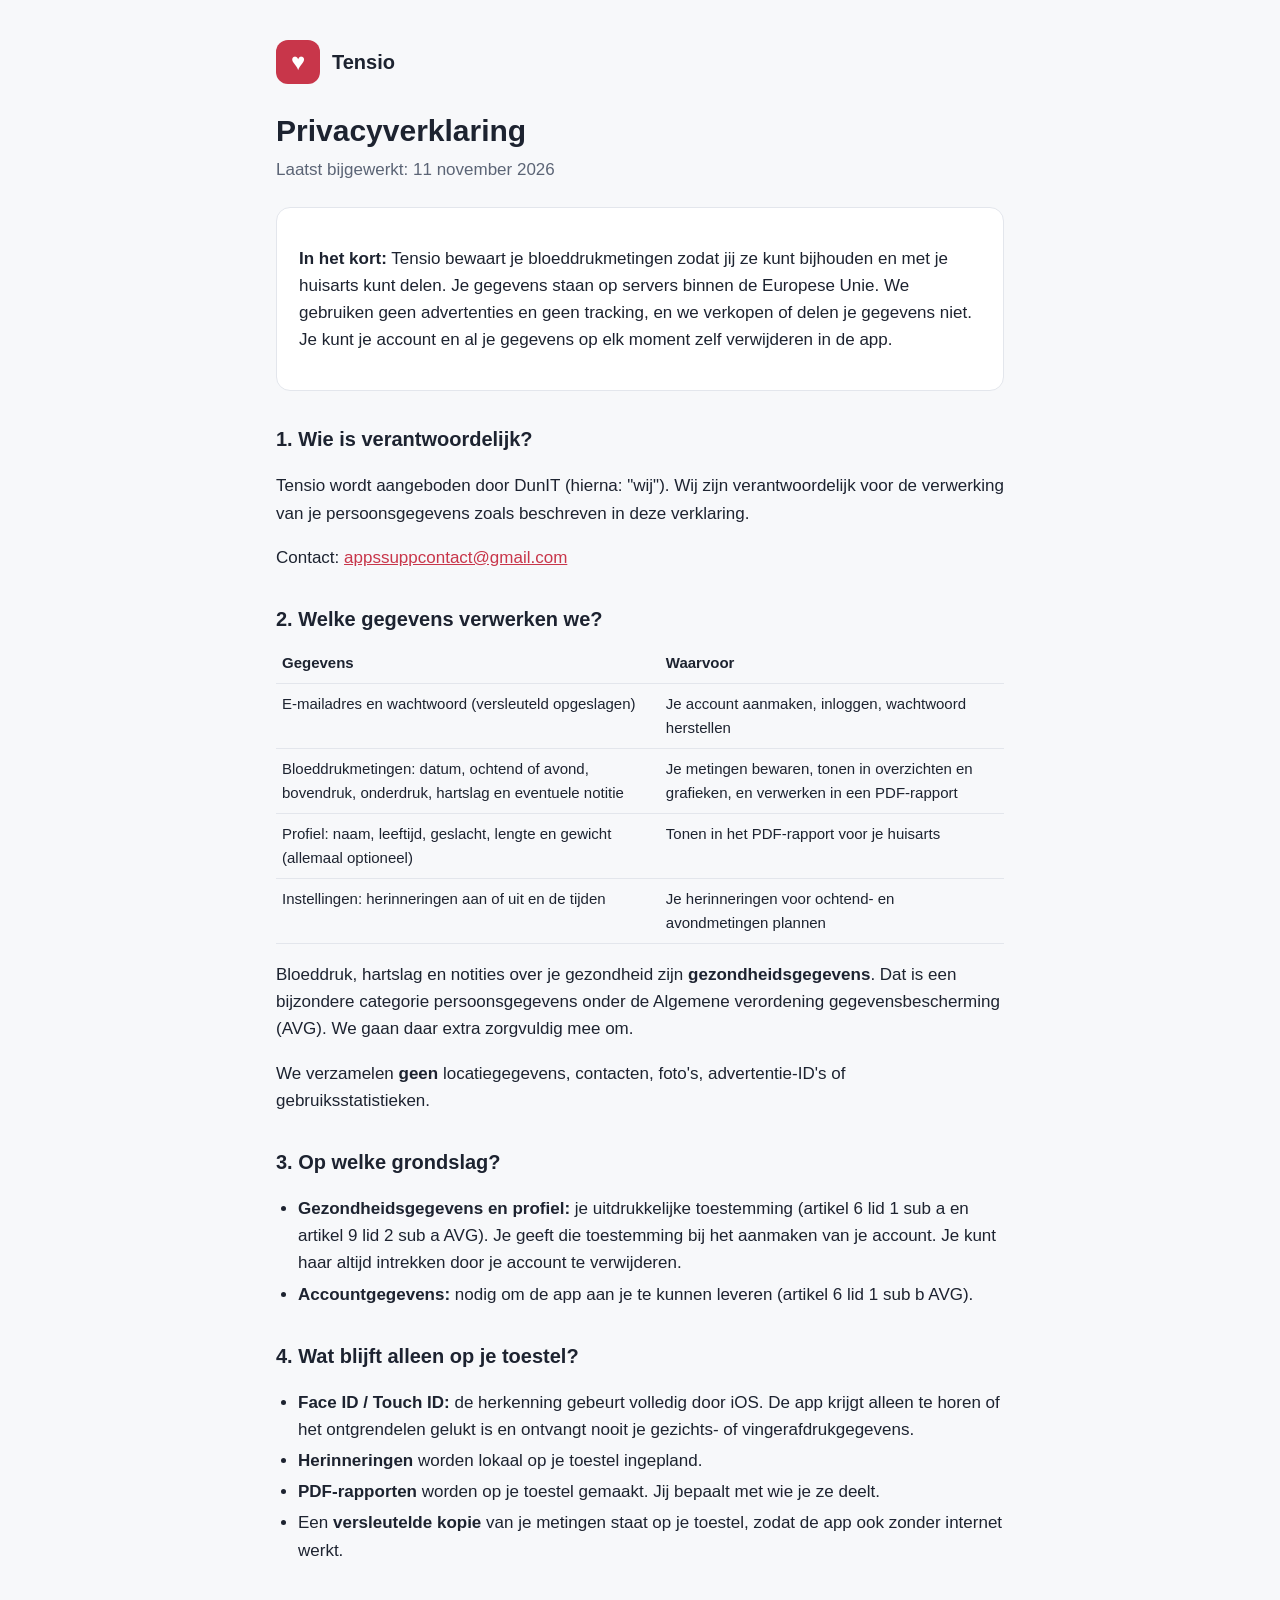
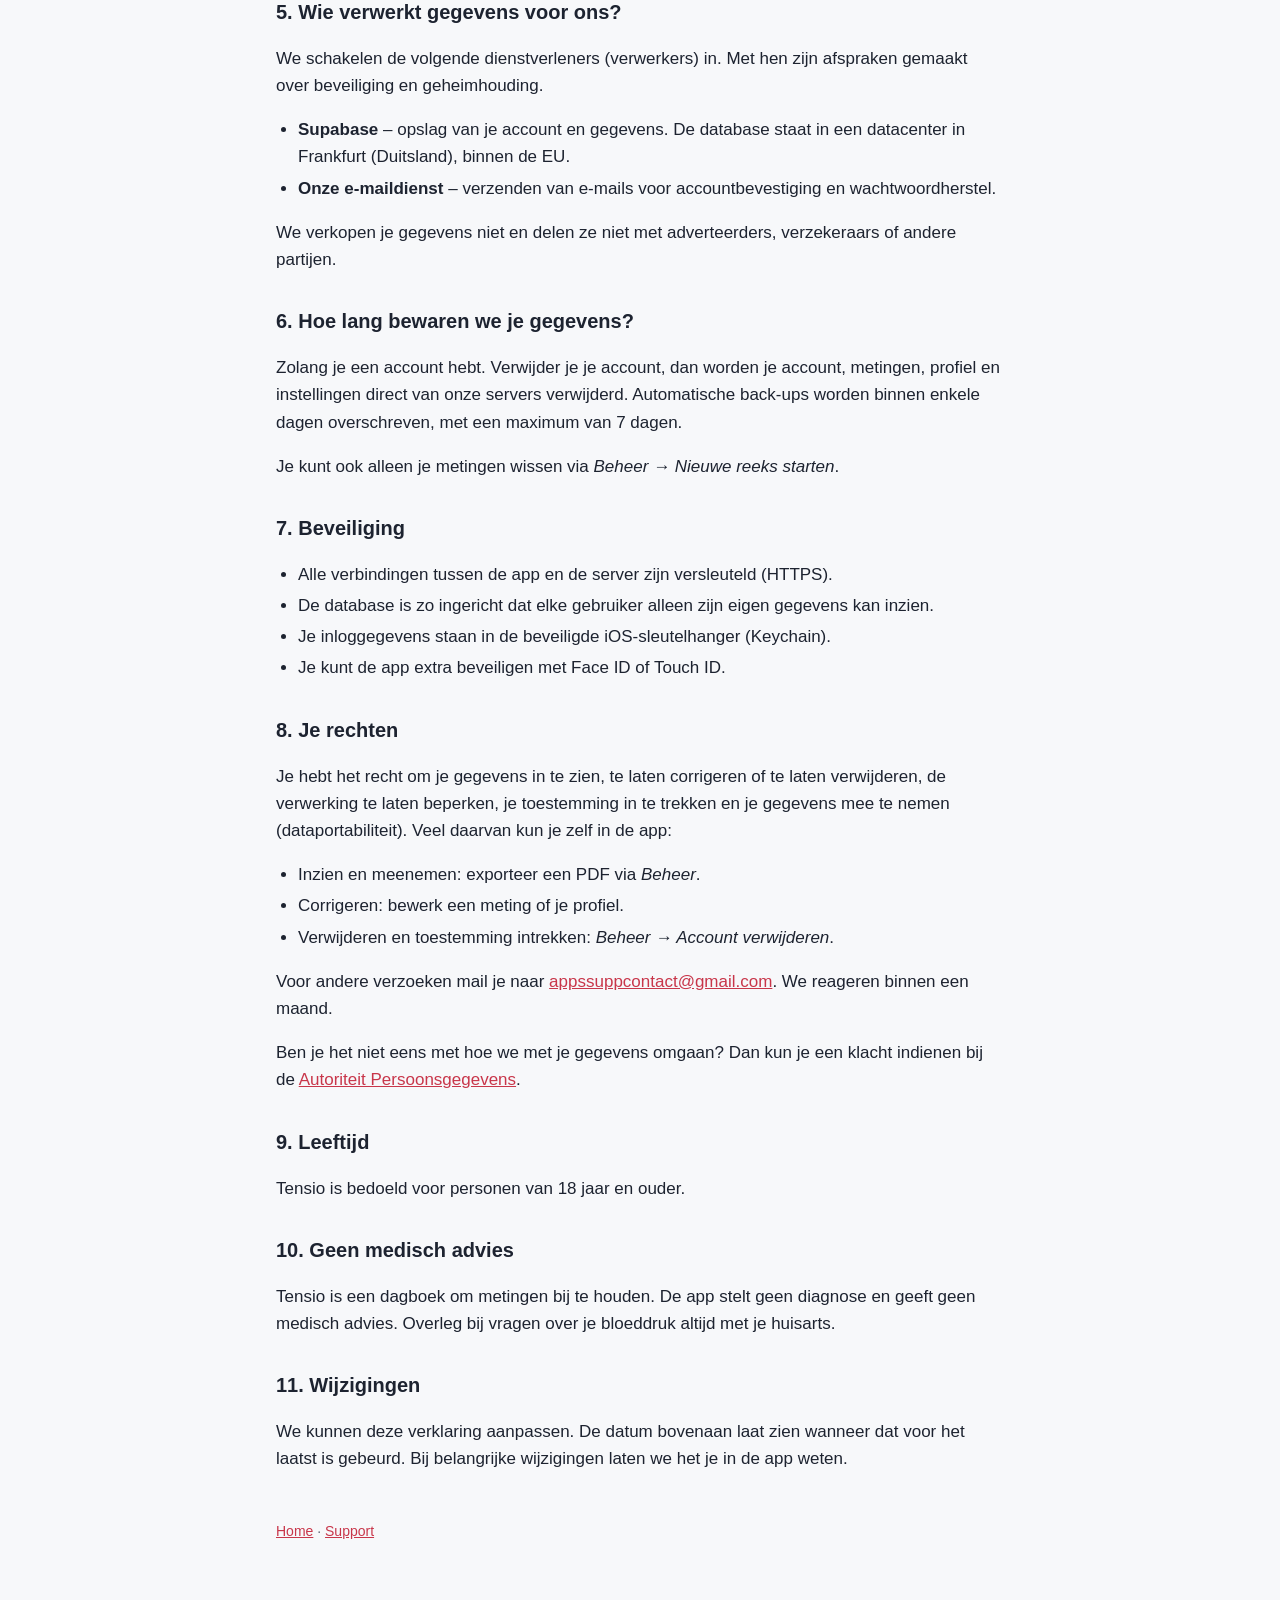
==== privacy.html @ b4eece38 "Add Tensio website: home, privacy policy and support pages Co-Authored-By: Claude Opus 5.5 <noreply@" ====
<!doctype html>
<html lang="nl">
<head>
<meta charset="utf-8">
<meta name="viewport" content="width=device-width, initial-scale=1">
<title>Privacyverklaring – Tensio</title>
<link rel="stylesheet" href="style.css">
</head>
<body>
<main>
<header><div class="mark">♥</div><a href="./">Tensio</a></header>

<h1>Privacyverklaring</h1>
<p class="meta">Laatst bijgewerkt: 11 november 2026</p>

<div class="card">
<p><strong>In het kort:</strong> Tensio bewaart je bloeddrukmetingen zodat jij ze kunt bijhouden en met je huisarts kunt delen. Je gegevens staan op servers binnen de Europese Unie. We gebruiken geen advertenties en geen tracking, en we verkopen of delen je gegevens niet. Je kunt je account en al je gegevens op elk moment zelf verwijderen in de app.</p>
</div>

<h2>1. Wie is verantwoordelijk?</h2>
<p>Tensio wordt aangeboden door DunIT (hierna: "wij"). Wij zijn verantwoordelijk voor de verwerking van je persoonsgegevens zoals beschreven in deze verklaring.</p>
<p>Contact: <a href="mailto:appssuppcontact@gmail.com">appssuppcontact@gmail.com</a></p>

<h2>2. Welke gegevens verwerken we?</h2>
<table>
<tr><th>Gegevens</th><th>Waarvoor</th></tr>
<tr><td>E-mailadres en wachtwoord (versleuteld opgeslagen)</td><td>Je account aanmaken, inloggen, wachtwoord herstellen</td></tr>
<tr><td>Bloeddrukmetingen: datum, ochtend of avond, bovendruk, onderdruk, hartslag en eventuele notitie</td><td>Je metingen bewaren, tonen in overzichten en grafieken, en verwerken in een PDF-rapport</td></tr>
<tr><td>Profiel: naam, leeftijd, geslacht, lengte en gewicht (allemaal optioneel)</td><td>Tonen in het PDF-rapport voor je huisarts</td></tr>
<tr><td>Instellingen: herinneringen aan of uit en de tijden</td><td>Je herinneringen voor ochtend- en avondmetingen plannen</td></tr>
</table>
<p>Bloeddruk, hartslag en notities over je gezondheid zijn <strong>gezondheidsgegevens</strong>. Dat is een bijzondere categorie persoonsgegevens onder de Algemene verordening gegevensbescherming (AVG). We gaan daar extra zorgvuldig mee om.</p>
<p>We verzamelen <strong>geen</strong> locatiegegevens, contacten, foto's, advertentie-ID's of gebruiksstatistieken.</p>

<h2>3. Op welke grondslag?</h2>
<ul>
<li><strong>Gezondheidsgegevens en profiel:</strong> je uitdrukkelijke toestemming (artikel 6 lid 1 sub a en artikel 9 lid 2 sub a AVG). Je geeft die toestemming bij het aanmaken van je account. Je kunt haar altijd intrekken door je account te verwijderen.</li>
<li><strong>Accountgegevens:</strong> nodig om de app aan je te kunnen leveren (artikel 6 lid 1 sub b AVG).</li>
</ul>

<h2>4. Wat blijft alleen op je toestel?</h2>
<ul>
<li><strong>Face ID / Touch ID:</strong> de herkenning gebeurt volledig door iOS. De app krijgt alleen te horen of het ontgrendelen gelukt is en ontvangt nooit je gezichts- of vingerafdrukgegevens.</li>
<li><strong>Herinneringen</strong> worden lokaal op je toestel ingepland.</li>
<li><strong>PDF-rapporten</strong> worden op je toestel gemaakt. Jij bepaalt met wie je ze deelt.</li>
<li>Een <strong>versleutelde kopie</strong> van je metingen staat op je toestel, zodat de app ook zonder internet werkt.</li>
</ul>

<h2>5. Wie verwerkt gegevens voor ons?</h2>
<p>We schakelen de volgende dienstverleners (verwerkers) in. Met hen zijn afspraken gemaakt over beveiliging en geheimhouding.</p>
<ul>
<li><strong>Supabase</strong> – opslag van je account en gegevens. De database staat in een datacenter in Frankfurt (Duitsland), binnen de EU.</li>
<li><strong>Onze e-maildienst</strong> – verzenden van e-mails voor accountbevestiging en wachtwoordherstel.</li>
</ul>
<p>We verkopen je gegevens niet en delen ze niet met adverteerders, verzekeraars of andere partijen.</p>

<h2>6. Hoe lang bewaren we je gegevens?</h2>
<p>Zolang je een account hebt. Verwijder je je account, dan worden je account, metingen, profiel en instellingen direct van onze servers verwijderd. Automatische back-ups worden binnen enkele dagen overschreven, met een maximum van 7 dagen.</p>
<p>Je kunt ook alleen je metingen wissen via <em>Beheer → Nieuwe reeks starten</em>.</p>

<h2>7. Beveiliging</h2>
<ul>
<li>Alle verbindingen tussen de app en de server zijn versleuteld (HTTPS).</li>
<li>De database is zo ingericht dat elke gebruiker alleen zijn eigen gegevens kan inzien.</li>
<li>Je inloggegevens staan in de beveiligde iOS-sleutelhanger (Keychain).</li>
<li>Je kunt de app extra beveiligen met Face ID of Touch ID.</li>
</ul>

<h2>8. Je rechten</h2>
<p>Je hebt het recht om je gegevens in te zien, te laten corrigeren of te laten verwijderen, de verwerking te laten beperken, je toestemming in te trekken en je gegevens mee te nemen (dataportabiliteit). Veel daarvan kun je zelf in de app:</p>
<ul>
<li>Inzien en meenemen: exporteer een PDF via <em>Beheer</em>.</li>
<li>Corrigeren: bewerk een meting of je profiel.</li>
<li>Verwijderen en toestemming intrekken: <em>Beheer → Account verwijderen</em>.</li>
</ul>
<p>Voor andere verzoeken mail je naar <a href="mailto:appssuppcontact@gmail.com">appssuppcontact@gmail.com</a>. We reageren binnen een maand.</p>
<p>Ben je het niet eens met hoe we met je gegevens omgaan? Dan kun je een klacht indienen bij de <a href="https://autoriteitpersoonsgegevens.nl">Autoriteit Persoonsgegevens</a>.</p>

<h2>9. Leeftijd</h2>
<p>Tensio is bedoeld voor personen van 18 jaar en ouder.</p>

<h2>10. Geen medisch advies</h2>
<p>Tensio is een dagboek om metingen bij te houden. De app stelt geen diagnose en geeft geen medisch advies. Overleg bij vragen over je bloeddruk altijd met je huisarts.</p>

<h2>11. Wijzigingen</h2>
<p>We kunnen deze verklaring aanpassen. De datum bovenaan laat zien wanneer dat voor het laatst is gebeurd. Bij belangrijke wijzigingen laten we het je in de app weten.</p>

<footer><a href="./">Home</a> · <a href="support.html">Support</a></footer>
</main>
</body>
</html>
---- style.css ----
:root{--bg:#f7f8fa;--card:#fff;--text:#1d2330;--muted:#5b6475;--accent:#c8364a;--line:#e3e6ec}
@media (prefers-color-scheme:dark){:root{--bg:#12151b;--card:#1b2029;--text:#eef1f6;--muted:#a3abba;--accent:#ef6b7d;--line:#2b313d}}
*{box-sizing:border-box}
body{margin:0;background:var(--bg);color:var(--text);font:17px/1.6 -apple-system,BlinkMacSystemFont,"Segoe UI",Roboto,sans-serif}
main{max-width:760px;margin:0 auto;padding:40px 16px 64px}
header{display:flex;align-items:center;gap:12px;margin-bottom:28px}
.mark{width:44px;height:44px;border-radius:12px;background:var(--accent);display:grid;place-items:center;color:#fff;font-size:24px}
header a{color:var(--text);text-decoration:none;font-weight:700;font-size:20px}
h1{font-size:30px;line-height:1.25;margin:0 0 6px}
h2{font-size:20px;margin:32px 0 8px}
.meta{color:var(--muted);margin:0 0 24px}
.card{background:var(--card);border:1px solid var(--line);border-radius:14px;padding:20px 22px;margin:16px 0}
a{color:var(--accent)}
ul{padding-left:22px}
li{margin:4px 0}
table{width:100%;border-collapse:collapse;font-size:15px}
th,td{text-align:left;padding:8px 6px;border-bottom:1px solid var(--line);vertical-align:top}
nav.links a{display:block;padding:14px 0;border-bottom:1px solid var(--line);text-decoration:none;font-weight:600}
footer{margin-top:48px;color:var(--muted);font-size:14px}
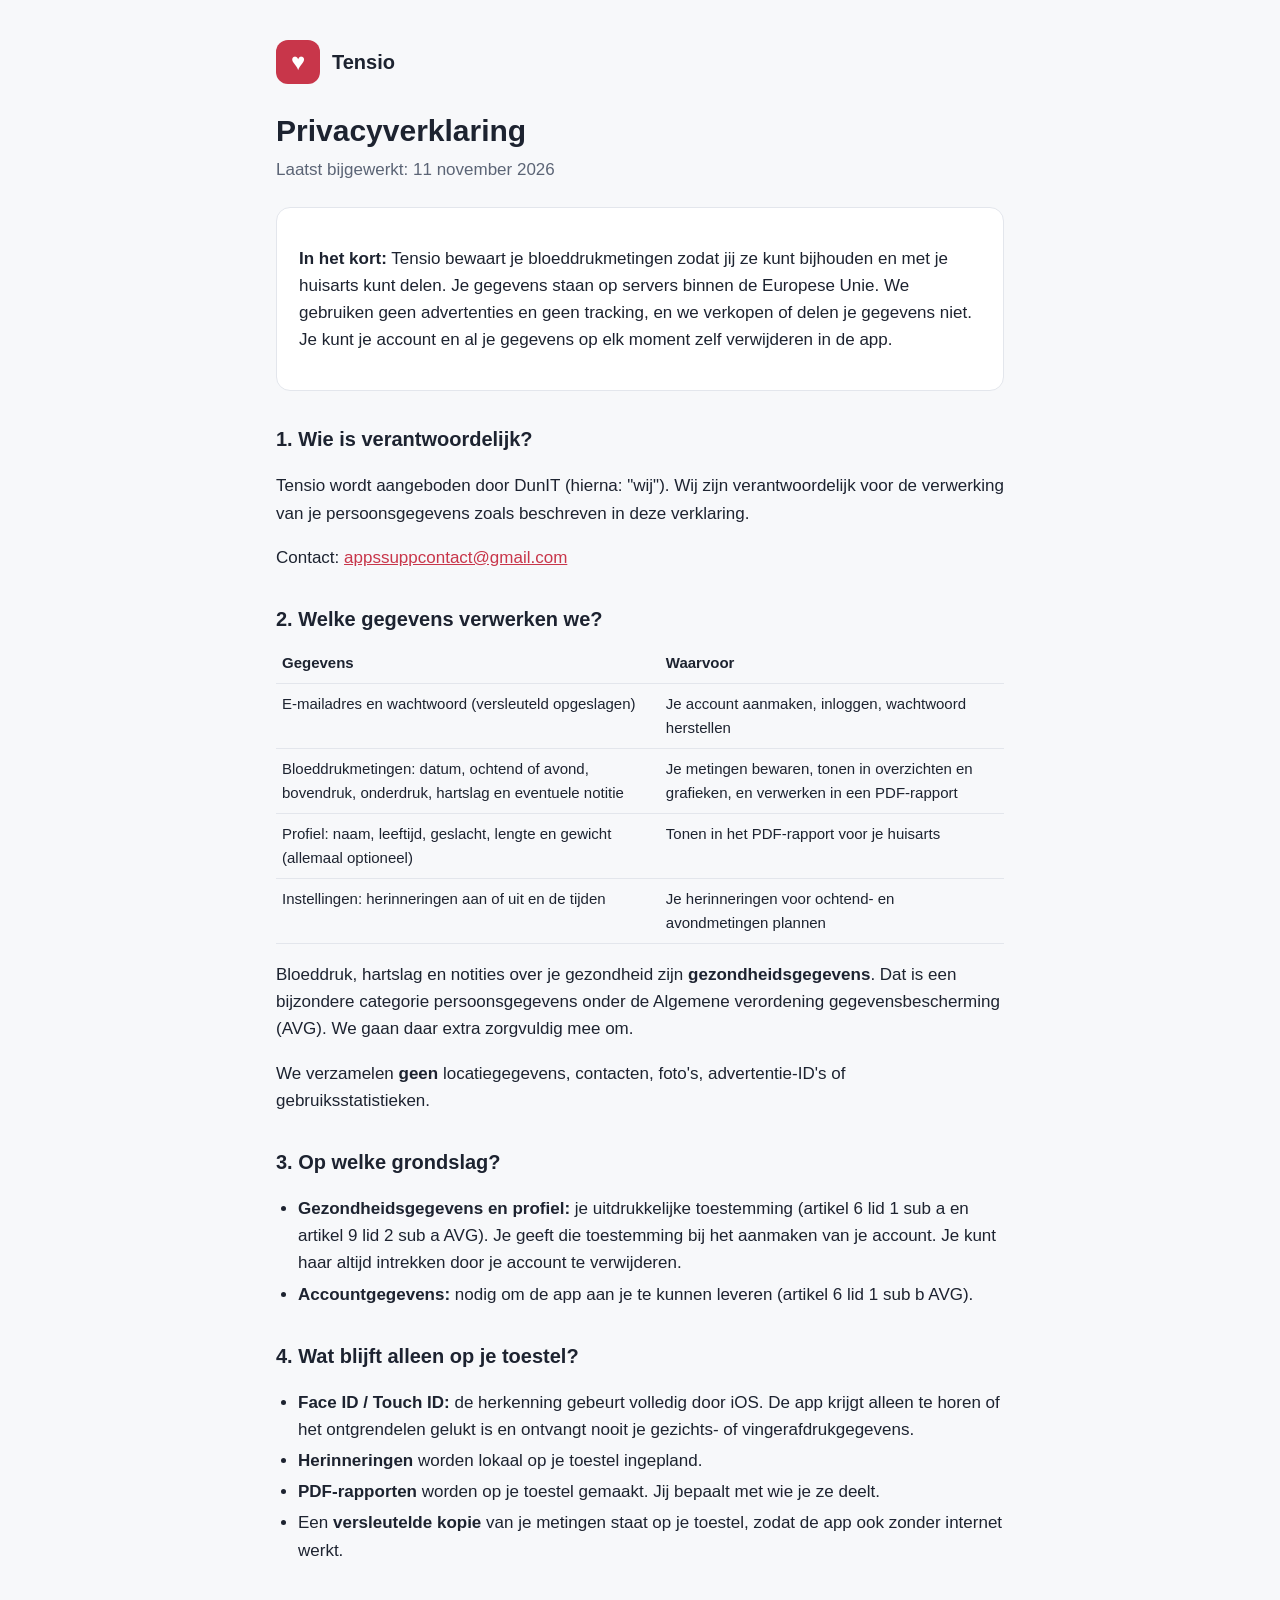
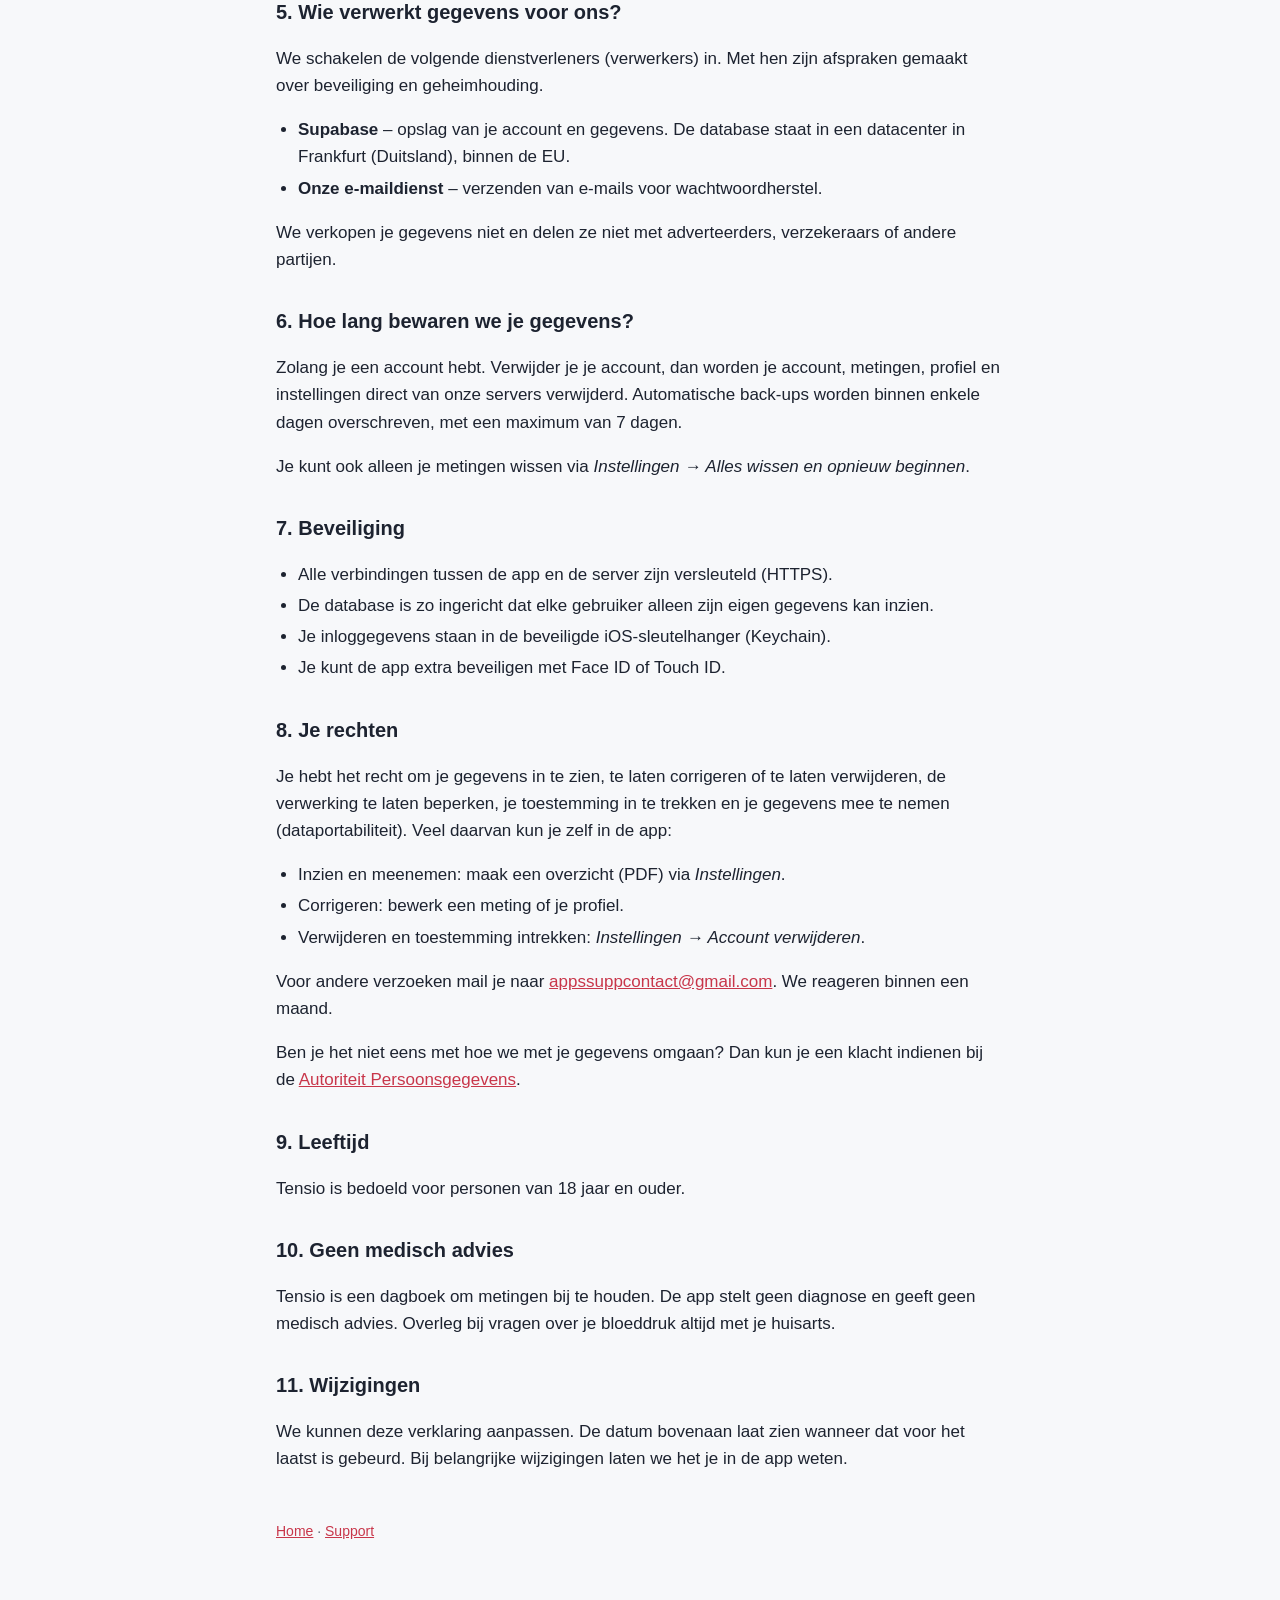
==== commit c97ffddb: "Support en privacy: teksten gelijk aan de vereenvoudigde app 'Beheer' heet nu 'Instellingen', PDF he" ====
--- a/privacy.html
+++ b/privacy.html
@@ -50,13 +50,13 @@
 <p>We schakelen de volgende dienstverleners (verwerkers) in. Met hen zijn afspraken gemaakt over beveiliging en geheimhouding.</p>
 <ul>
 <li><strong>Supabase</strong> – opslag van je account en gegevens. De database staat in een datacenter in Frankfurt (Duitsland), binnen de EU.</li>
-<li><strong>Onze e-maildienst</strong> – verzenden van e-mails voor accountbevestiging en wachtwoordherstel.</li>
+<li><strong>Onze e-maildienst</strong> – verzenden van e-mails voor wachtwoordherstel.</li>
 </ul>
 <p>We verkopen je gegevens niet en delen ze niet met adverteerders, verzekeraars of andere partijen.</p>
 
 <h2>6. Hoe lang bewaren we je gegevens?</h2>
 <p>Zolang je een account hebt. Verwijder je je account, dan worden je account, metingen, profiel en instellingen direct van onze servers verwijderd. Automatische back-ups worden binnen enkele dagen overschreven, met een maximum van 7 dagen.</p>
-<p>Je kunt ook alleen je metingen wissen via <em>Beheer → Nieuwe reeks starten</em>.</p>
+<p>Je kunt ook alleen je metingen wissen via <em>Instellingen → Alles wissen en opnieuw beginnen</em>.</p>
 
 <h2>7. Beveiliging</h2>
 <ul>
@@ -69,9 +69,9 @@
 <h2>8. Je rechten</h2>
 <p>Je hebt het recht om je gegevens in te zien, te laten corrigeren of te laten verwijderen, de verwerking te laten beperken, je toestemming in te trekken en je gegevens mee te nemen (dataportabiliteit). Veel daarvan kun je zelf in de app:</p>
 <ul>
-<li>Inzien en meenemen: exporteer een PDF via <em>Beheer</em>.</li>
+<li>Inzien en meenemen: maak een overzicht (PDF) via <em>Instellingen</em>.</li>
 <li>Corrigeren: bewerk een meting of je profiel.</li>
-<li>Verwijderen en toestemming intrekken: <em>Beheer → Account verwijderen</em>.</li>
+<li>Verwijderen en toestemming intrekken: <em>Instellingen → Account verwijderen</em>.</li>
 </ul>
 <p>Voor andere verzoeken mail je naar <a href="mailto:appssuppcontact@gmail.com">appssuppcontact@gmail.com</a>. We reageren binnen een maand.</p>
 <p>Ben je het niet eens met hoe we met je gegevens omgaan? Dan kun je een klacht indienen bij de <a href="https://autoriteitpersoonsgegevens.nl">Autoriteit Persoonsgegevens</a>.</p>
